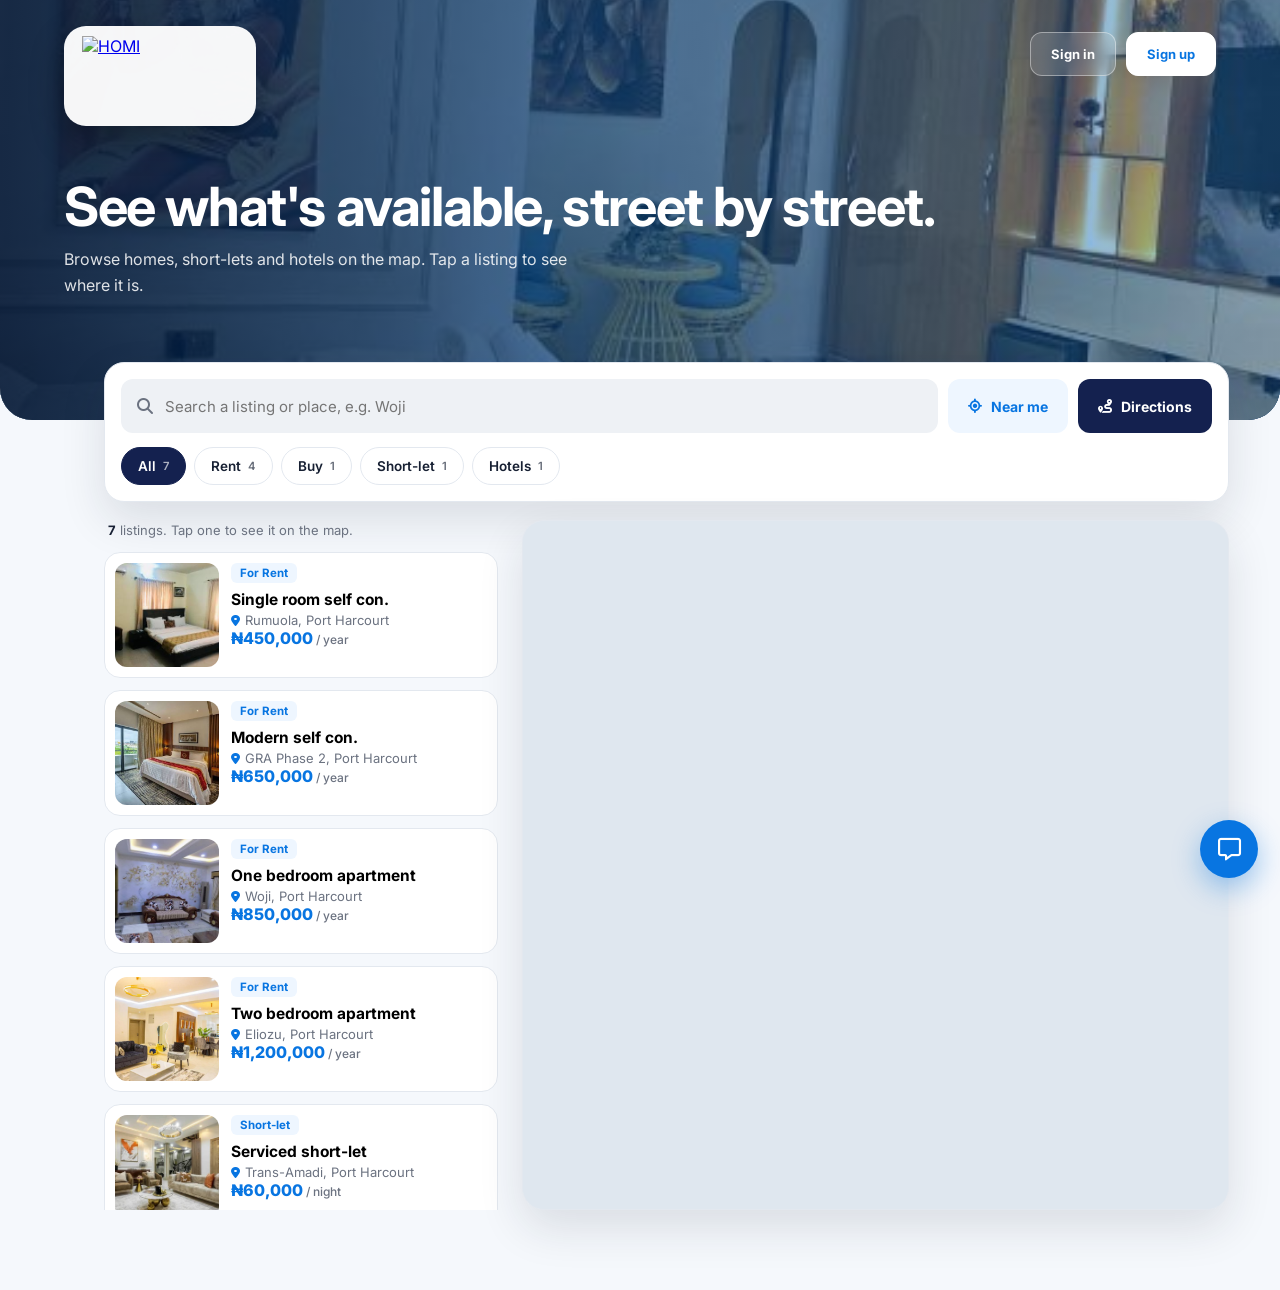
==== Map.html @ 23316f17 "first commit" ====
<!DOCTYPE html>
<html lang="en">
<head>
    <meta charset="UTF-8">
    <meta name="viewport" content="width=device-width, initial-scale=1.0, viewport-fit=cover">
    <title>HOMI | Map Search</title>
    <link rel="preconnect" href="https://fonts.googleapis.com">
    <link rel="preconnect" href="https://fonts.gstatic.com" crossorigin>
    <link href="https://fonts.googleapis.com/css2?family=Inter:wght@400;500;600;700;800&display=swap" rel="stylesheet">
    <link rel="stylesheet" href="https://cdnjs.cloudflare.com/ajax/libs/font-awesome/6.7.2/css/all.min.css">
    <style>
        :root {
            --primary: #0875e1;
            --primary-dark: #0561bd;
            --light: #eef6ff;
            --text: #172033;
            --muted: #6b7280;
            --border: #e3e8ef;
            --bg: #f5f8fc;
            --navy: #14214f;
        }

        * {
            margin: 0;
            padding: 0;
            box-sizing: border-box;
        }

        html {
            scroll-behavior: smooth;
        }

        body {
            font-family: Inter,system-ui,-apple-system,"Segoe UI",Arial,sans-serif;
            background: var(--bg);
            color: var(--text);
            overflow-x: hidden;
        }

        button {
            font: inherit;
            cursor: pointer;
        }

        :focus-visible {
            outline: 3px solid rgba(8,117,225,.45);
            outline-offset: 2px;
        }



        .btn {
            height: 40px;
            padding: 0 17px;
            border-radius: 10px;
            font-size: 13px;
            font-weight: 700;
            border: 1px solid var(--border);
            background: #fff;
            color: var(--text);
            transition: .2s;
        }

        .btn:hover {
            border-color: var(--primary);
            color: var(--primary);
        }

        .btn.solid {
            background: var(--primary);
            border-color: var(--primary);
            color: #fff;
        }

        .btn.solid:hover {
            background: var(--primary-dark);
            color: #fff;
        }

        .hero {
            position: relative;
            isolation: isolate;
            overflow: hidden;
            min-height: 420px;
            color: #fff;
            padding: 26px 5% 120px;
            border-radius: 0 0 32px 32px;
            background: #075fbd;
        }

        .hero-video-container {
            position: absolute;
            inset: 0;
            z-index: -3;
            overflow: hidden;
            background: #062f5f;
        }

        .hero-video {
            position: absolute;
            inset: 0;
            width: 100%;
            height: 100%;
            object-fit: cover;
            opacity: 0;
            transform: scale(1.02);
            transition: opacity 1s ease,transform 10s ease;
            pointer-events: none;
        }

        .hero-video.active {
            opacity: 1;
            transform: scale(1.06);
        }

        .hero-video-overlay {
            position: absolute;
            inset: 0;
            z-index: -2;
            background: linear-gradient(90deg,rgba(2,25,58,.88) 0%,rgba(4,62,122,.68) 45%,rgba(8,117,225,.34) 100%);
        }

        .hero-inner {
            max-width: 1240px;
            margin: 0 auto;
            animation: rise .7s ease both;
        }

        .hero h1 {
            font-size: clamp(32px,5vw,54px);
            line-height: 1.06;
            letter-spacing: -1.4px;
        }

        .hero p {
            margin-top: 12px;
            max-width: 520px;
            line-height: 1.6;
            color: rgba(255,255,255,.86);
        }

        @keyframes rise {
            from {
                opacity: 0;
                transform: translateY(22px);
            }
            to {
                opacity: 1;
                transform: none;
            }
        }

        .hero-inner {
            max-width: 1500px;
        }

        .hero-top {
            display: flex;
            align-items: flex-start;
            justify-content: space-between;
            gap: 16px;
            max-width: 1500px;
            margin: 0 auto 52px;
            position: relative;
        }

        .hero-logo {
            display: block;
            padding: 10px 18px;
            background: rgba(255,255,255,.96);
            border-radius: 22px;
            box-shadow: 0 14px 34px rgba(0,0,0,.3);
            animation: logoFloat 4.5s ease-in-out infinite;
        }

        .hero-logo:hover {
            animation-play-state: paused;
        }

        .hero-logo img {
            display: block;
            width: 156px;
            height: 80px;
            object-fit: contain;
        }

        @keyframes logoFloat {
            0%,
            100% {
                transform: translateY(0);
            }
            50% {
                transform: translateY(-12px);
            }
        }

        .hero-actions {
            display: flex;
            gap: 10px;
            padding-top: 6px;
        }

        .hero-actions .btn {
            height: 44px;
            padding: 0 20px;
            border-radius: 12px;
            backdrop-filter: blur(8px);
        }

        .hero-actions .btn:not(.solid) {
            background: rgba(255,255,255,.14);
            border-color: rgba(255,255,255,.4);
            color: #fff;
        }

        .hero-actions .btn:not(.solid):hover {
            background: #fff;
            color: var(--primary);
        }

        .hero-actions .btn.solid {
            background: #fff;
            border-color: #fff;
            color: var(--primary);
        }

        .hero-actions .btn.solid:hover {
            background: var(--light);
            color: var(--primary-dark);
        }

        @media(max-width:650px) {
            .hero-top {
                margin-bottom: 38px;
            }
            .hero-logo {
                padding: 8px 14px;
                border-radius: 18px;
            }
            .hero-logo img {
                width: 118px;
                height: 60px;
            }
            .hero-actions .btn {
                height: 40px;
                padding: 0 14px;
            }
        }


        .page {
            max-width: 1500px;
            margin: -58px auto 0;
            padding: 0 4% 80px;
            position: relative;
            z-index: 2;
        }

        .toolbar {
            background: #fff;
            border: 1px solid var(--border);
            border-radius: 20px;
            padding: 16px;
            box-shadow: 0 18px 45px rgba(23,32,51,.12);
        }

        .search-row {
            display: flex;
            gap: 10px;
        }

        .search {
            flex: 1;
            height: 54px;
            display: flex;
            align-items: center;
            gap: 12px;
            padding: 0 16px;
            background: #eef1f5;
            border-radius: 12px;
        }

        .search:focus-within {
            box-shadow: 0 0 0 2px rgba(8,117,225,.4);
        }

        .search i {
            color: var(--muted);
        }

        .search input {
            flex: 1;
            min-width: 0;
            height: 100%;
            border: none;
            background: transparent;
            outline: none;
            font: inherit;
            font-size: 15px;
            color: var(--text);
        }

        .tool {
            height: 54px;
            padding: 0 20px;
            border: none;
            border-radius: 12px;
            font-weight: 700;
            font-size: 14px;
            display: flex;
            align-items: center;
            gap: 9px;
            transition: .2s;
        }

        .tool.ghost {
            background: var(--light);
            color: var(--primary);
        }

        .tool.ghost:hover {
            background: #dcecff;
        }

        .tool.dark {
            background: var(--navy);
            color: #fff;
        }

        .tool.dark:hover {
            background: var(--primary);
            transform: translateY(-1px);
        }

        .chips {
            display: flex;
            flex-wrap: wrap;
            gap: 8px;
            margin-top: 14px;
        }

        .chip {
            height: 38px;
            padding: 0 16px;
            border: 1px solid var(--border);
            border-radius: 999px;
            background: #fff;
            color: var(--text);
            font-size: 13.5px;
            font-weight: 600;
            display: flex;
            align-items: center;
            gap: 7px;
            transition: .2s;
        }

        .chip:hover {
            border-color: var(--primary);
            color: var(--primary);
        }

        .chip.active {
            background: var(--navy);
            border-color: var(--navy);
            color: #fff;
        }

        .chip small {
            opacity: .65;
            font-weight: 600;
        }

        .layout {
            display: grid;
            grid-template-columns: 400px 1fr;
            gap: 18px;
            margin-top: 18px;
            height: 690px;
        }

        .list {
            overflow-y: auto;
            padding-right: 6px;
            display: grid;
            gap: 12px;
            align-content: start;
            scrollbar-width: thin;
        }

        .list-head {
            font-size: 13px;
            color: var(--muted);
            padding: 2px 4px;
        }

        .list-head strong {
            color: var(--text);
        }

        .card {
            display: flex;
            gap: 12px;
            padding: 10px;
            background: #fff;
            border: 1px solid var(--border);
            border-radius: 16px;
            text-align: left;
            transition: .2s;
        }

        .card:hover {
            border-color: rgba(8,117,225,.4);
        }

        .card.active {
            border-color: var(--primary);
            box-shadow: 0 0 0 3px rgba(8,117,225,.16);
        }

        .card img {
            width: 104px;
            height: 104px;
            border-radius: 12px;
            object-fit: cover;
            background: #e5e7eb;
            flex-shrink: 0;
        }

        .card-body {
            display: flex;
            flex-direction: column;
            min-width: 0;
            flex: 1;
        }

        .tag {
            align-self: flex-start;
            font-size: 11.5px;
            font-weight: 700;
            color: var(--primary);
            background: var(--light);
            padding: 3px 9px;
            border-radius: 6px;
        }

        .card h3 {
            font-size: 15.5px;
            margin: 7px 0 3px;
        }

        .card .loc {
            font-size: 13px;
            color: var(--muted);
            white-space: nowrap;
            overflow: hidden;
            text-overflow: ellipsis;
        }

        .card .loc i {
            color: var(--primary);
            margin-right: 5px;
            font-size: 12px;
        }

        .card .price {
            margin-top: auto;
            font-weight: 800;
            color: var(--primary);
            font-size: 16px;
        }

        .card .price small {
            font-weight: 500;
            color: var(--muted);
            font-size: 12px;
        }

        .empty {
            padding: 34px 18px;
            text-align: center;
            color: var(--muted);
            background: #fff;
            border: 1px dashed var(--border);
            border-radius: 16px;
            line-height: 1.6;
        }

        .empty strong {
            display: block;
            color: var(--text);
            margin-bottom: 4px;
        }

        .map-wrap {
            position: relative;
            min-height: 420px;
            border-radius: 22px;
            overflow: hidden;
            border: 1px solid var(--border);
            box-shadow: 0 18px 45px rgba(23,32,51,.12);
            background: #dfe7ef;
        }

        #map {
            position: absolute;
            inset: 0;
            width: 100%;
            height: 100%;
            border: 0;
        }

        .map-loading {
            position: absolute;
            inset: 0;
            z-index: 5;
            display: grid;
            place-content: center;
            justify-items: center;
            gap: 12px;
            color: var(--muted);
            background: linear-gradient(135deg,#eef3f8,#dce5ef);
            transition: opacity .4s;
        }

        .map-loading.hidden {
            opacity: 0;
            pointer-events: none;
        }

        .map-loading i {
            font-size: 30px;
            color: var(--primary);
            animation: pulse 1.2s infinite ease-in-out;
        }

        @keyframes pulse {
            50% {
                transform: scale(1.18);
                opacity: .6;
            }
        }

        .floating-message {
            position: fixed;
            right: 22px;
            bottom: calc(22px + env(safe-area-inset-bottom,0px));
            width: 58px;
            height: 58px;
            border-radius: 50%;
            background: var(--primary);
            color: #fff;
            display: grid;
            place-items: center;
            font-size: 23px;
            text-decoration: none;
            z-index: 1200;
            box-shadow: 0 10px 28px rgba(8,117,225,.38);
            transition: .25s;
        }

        .floating-message:hover {
            background: var(--primary-dark);
            transform: translateY(-3px) scale(1.05);
        }

        @media(min-width:901px) {
            .page {
                padding-left: max(4%,104px);
            }
        }

        @media(max-width:1000px) {
            .layout {
                grid-template-columns: 1fr;
                height: auto;
            }
            .map-wrap {
                order: -1;
                height: 460px;
            }
            .list {
                overflow: visible;
                padding: 0;
            }
        }

        @media(max-width:650px) {
            .search-row {
                flex-wrap: wrap;
            }
            .search {
                flex: 1 1 100%;
            }
            .tool {
                flex: 1;
                justify-content: center;
                height: 48px;
            }
            .map-wrap {
                height: 400px;
                border-radius: 18px;
            }
            .card img {
                width: 88px;
                height: 88px;
            }
            .floating-message {
                width: 54px;
                height: 54px;
                right: 16px;
            }
        }

    </style>
    <link rel="stylesheet" href="theme.css">
    <script src="nav.js"></script>
</head>
<body>

<header class="hero">
    <div class="hero-video-container">
        <video class="hero-video active" muted playsinline poster="./assets/image4.jpg"><source src="./assets/video1.mp4" type="video/mp4"></video>
        <video class="hero-video" muted playsinline poster="./assets/image5.jpg"><source src="./assets/video2.mp4" type="video/mp4"></video>
        <video class="hero-video" muted playsinline poster="./assets/image6.jpg"><source src="./assets/video3.mp4" type="video/mp4"></video>
    </div>
    <div class="hero-video-overlay"></div>
    <div class="hero-top">
        <a href="LandingPage.html" class="hero-logo" aria-label="HOMI home"><img src="logo.png" alt="HOMI"></a>
        <div class="hero-actions">
            <button class="btn" onclick="location.href='Login.html'">Sign in</button>
            <button class="btn solid" onclick="location.href='CreateAccount.html'">Sign up</button>
        </div>
    </div>

    <div class="hero-inner">
        <h1>See what's available, street by street.</h1>
        <p>Browse homes, short-lets and hotels on the map. Tap a listing to see where it is.</p>
    </div>
</header>

<main class="page">

    <section class="toolbar">
        <div class="search-row">
            <label class="search">
                <i class="fa-solid fa-magnifying-glass"></i>
                <input type="text" id="mapSearchInput" placeholder="Search a listing or place, e.g. Woji" autocomplete="off">
            </label>
            <button class="tool ghost" id="locateButton"><i class="fa-solid fa-location-crosshairs"></i>Near me</button>
            <button class="tool dark" id="routeButton"><i class="fa-solid fa-route"></i>Directions</button>
        </div>
        <div class="chips" id="chips">
            <button class="chip active" data-type="all">All</button>
            <button class="chip" data-type="rent">Rent</button>
            <button class="chip" data-type="buy">Buy</button>
            <button class="chip" data-type="short-let">Short-let</button>
            <button class="chip" data-type="hotel">Hotels</button>
        </div>
    </section>

    <section class="layout">
        <div class="list" id="list" aria-live="polite"></div>
        <div class="map-wrap">
            <iframe id="map" title="Map" loading="lazy" referrerpolicy="no-referrer-when-downgrade" allowfullscreen></iframe>
            <div class="map-loading" id="mapLoading"><i class="fa-solid fa-location-dot"></i><span>Loading map...</span></div>
        </div>
    </section>

</main>

<a href="Messages.html" class="floating-message" title="Messages" aria-label="Messages"><i class="fa-regular fa-message"></i></a>

<script>
const $ = id => document.getElementById(id);

/* DATA - replace coordinates with each property's real location */
const listings = [
  {id:1, title:"Single room self con.",  area:"Rumuola, Port Harcourt",    price:450000,  per:"year",  type:"rent",      img:"./assets/image9.jpg", pos:[4.8230,7.0090]},
  {id:2, title:"Modern self con.",       area:"GRA Phase 2, Port Harcourt", price:650000,  per:"year",  type:"rent",      img:"./assets/image8.jpg", pos:[4.8080,7.0210]},
  {id:3, title:"One bedroom apartment",  area:"Woji, Port Harcourt",        price:850000,  per:"year",  type:"rent",      img:"./assets/image7.jpg", pos:[4.8050,7.0700]},
  {id:4, title:"Two bedroom apartment",  area:"Eliozu, Port Harcourt",      price:1200000, per:"year",  type:"rent",      img:"./assets/image6.jpg", pos:[4.8700,7.0620]},
  {id:5, title:"Serviced short-let",     area:"Trans-Amadi, Port Harcourt", price:60000,   per:"night", type:"short-let", img:"./assets/image5.jpg", pos:[4.8180,7.0480]},
  {id:6, title:"Four bedroom duplex",    area:"Rumuokoro, Port Harcourt",   price:85000000,per:"",      type:"buy",       img:"./assets/image4.jpg", pos:[4.8760,7.0170]},
  {id:7, title:"City centre hotel room", area:"Old GRA, Port Harcourt",     price:45000,   per:"night", type:"hotel",     img:"./assets/image3.jpg", pos:[4.7940,7.0150]}
];
const labels = {rent:"For Rent", buy:"For Sale", "short-let":"Short-let", hotel:"Hotel"};
const fmt = n => "₦" + n.toLocaleString("en-NG");
const short = n => n >= 1e6 ? "₦" + parseFloat((n/1e6).toFixed(2)) + "M" : "₦" + Math.round(n/1e3) + "k";

/* =========================================
           MAP (Google Maps embed - no API key needed)
        ========================================= */
        const mapFrame = $("map");
        const loadingBox = $("mapLoading");
        let activeType = "all";
        let query = "";
        let selected = null;

        function showOnMap(place, zoom = 13) {
            loadingBox.classList.remove("hidden");
            mapFrame.src = "https://maps.google.com/maps?q=" + encodeURIComponent(place) + "&z=" + zoom + "&output=embed";
        }

        mapFrame.addEventListener("load", () => loadingBox.classList.add("hidden"));

        function render() {
            const q = query.toLowerCase();

            const shown = listings.filter(l =>
                (activeType === "all" || l.type === activeType) &&
                (!q || (l.title + " " + l.area).toLowerCase().includes(q))
            );

            $("list").innerHTML = shown.length
                ? `<div class="list-head"><strong>${shown.length}</strong> ${shown.length === 1 ? "listing" : "listings"}. Tap one to see it on the map.</div>` +
                  shown.map(l => `
                    <button class="card${l.id === selected ? " active" : ""}" data-id="${l.id}">
                        <img src="${l.img}" alt="${l.title}" loading="lazy">
                        <div class="card-body">
                            <span class="tag">${labels[l.type]}</span>
                            <h3>${l.title}</h3>
                            <p class="loc"><i class="fa-solid fa-location-dot"></i>${l.area}</p>
                            <p class="price">${fmt(l.price)} <small>${l.per ? "/ " + l.per : ""}</small></p>
                        </div>
                    </button>`).join("")
                : `<div class="empty"><strong>No listings found</strong>Try another area or clear the filter. Press Enter to search the map for "${query}".</div>`;

            document.querySelectorAll(".chip").forEach(c => {
                const t = c.dataset.type;
                const n = listings.filter(l => t === "all" || l.type === t).length;
                if (!c.querySelector("small")) c.insertAdjacentHTML("beforeend", ` <small>${n}</small>`);
            });
        }

        function select(id) {
            selected = id;
            const l = listings.find(x => x.id === id);
            document.querySelectorAll(".card").forEach(c => c.classList.toggle("active", +c.dataset.id === id));
            showOnMap(l.pos[0] + "," + l.pos[1] + " (" + l.title + ")", 16);
        }

        $("list").addEventListener("click", e => {
            const c = e.target.closest(".card");
            if (c) select(+c.dataset.id);
        });

        /* FILTER CHIPS */
        $("chips").addEventListener("click", e => {
            const c = e.target.closest(".chip");
            if (!c) return;
            document.querySelectorAll(".chip").forEach(x => x.classList.toggle("active", x === c));
            activeType = c.dataset.type;
            selected = null;
            render();
        });

        /* SEARCH: typing filters listings, Enter searches the map */
        $("mapSearchInput").addEventListener("input", e => {
            query = e.target.value.trim();
            selected = null;
            render();
        });

        $("mapSearchInput").addEventListener("keydown", e => {
            if (e.key === "Enter" && query) showOnMap(query + ", Nigeria", 14);
        });

        /* NEAR ME */
        $("locateButton").onclick = () => {
            if (!navigator.geolocation) return;
            navigator.geolocation.getCurrentPosition(
                pos => showOnMap(pos.coords.latitude + "," + pos.coords.longitude, 15),
                () => alert("Couldn't get your location. Allow location access in your browser and try again.")
            );
        };

        /* DIRECTIONS (opens Google Maps) */
        $("routeButton").onclick = () => {
            const l = listings.find(x => x.id === selected);
            const dest = l ? l.pos.join(",") : query ? query + ", Nigeria" : "";

            if (!dest) {
                alert("Pick a listing or search for a place first.");
                $("mapSearchInput").focus();
                return;
            }

            window.open("https://www.google.com/maps/dir/?api=1&destination=" + encodeURIComponent(dest), "_blank");
        };

        /* =========================================
           HERO VIDEO ROTATION (same as home page)
        ========================================= */
        const heroVideos = Array.from(document.querySelectorAll(".hero-video"));
        let currentHeroVideo = 0;

        function showHeroVideo(index) {
            heroVideos.forEach((video, i) => {
                video.classList.toggle("active", i === index);
                if (i !== index) {
                    video.pause();
                    video.currentTime = 0;
                }
            });
            heroVideos[index].currentTime = 0;
            heroVideos[index].play().catch(() => {});
        }

        if (heroVideos.length) {
            showHeroVideo(0);
            setInterval(() => {
                currentHeroVideo = (currentHeroVideo + 1) % heroVideos.length;
                showHeroVideo(currentHeroVideo);
            }, 10000);
        }

        /* START */
        render();
        showOnMap("Port Harcourt, Nigeria", 12);
    </script>
</body>
</html>
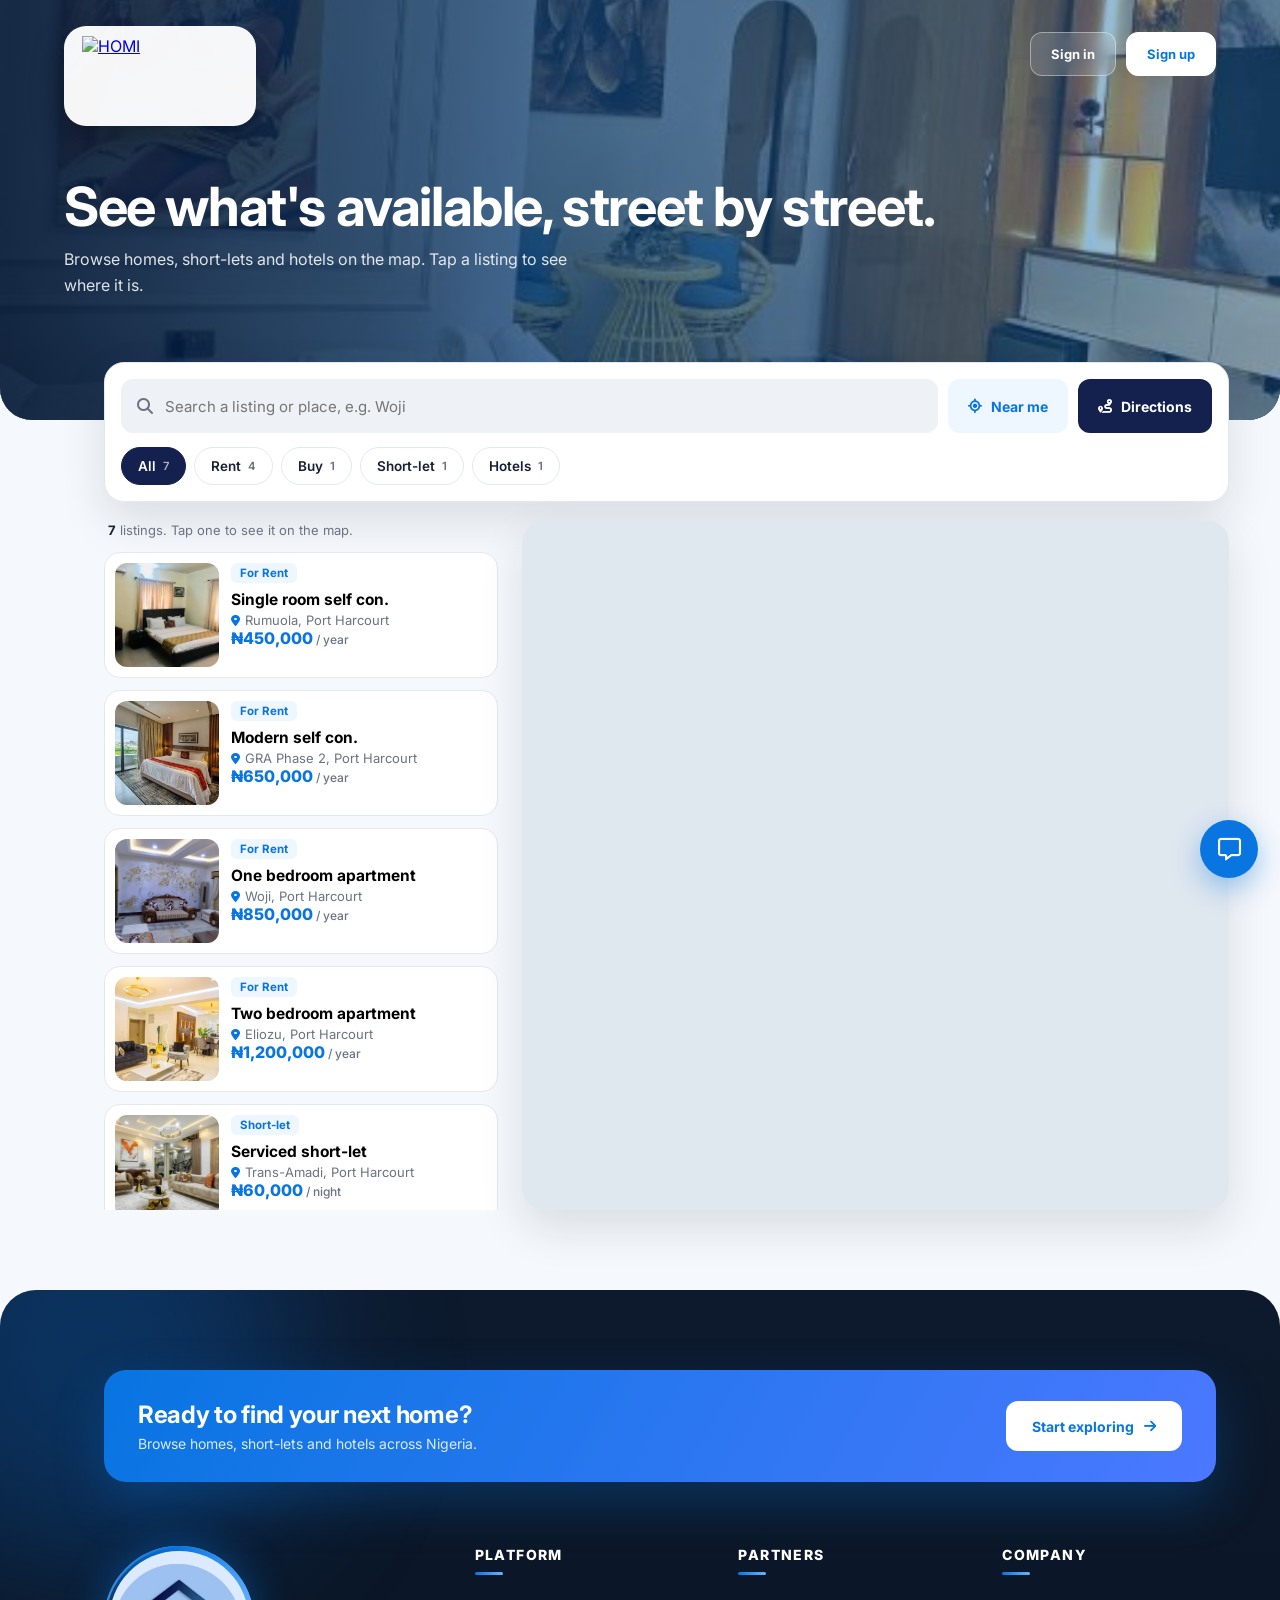
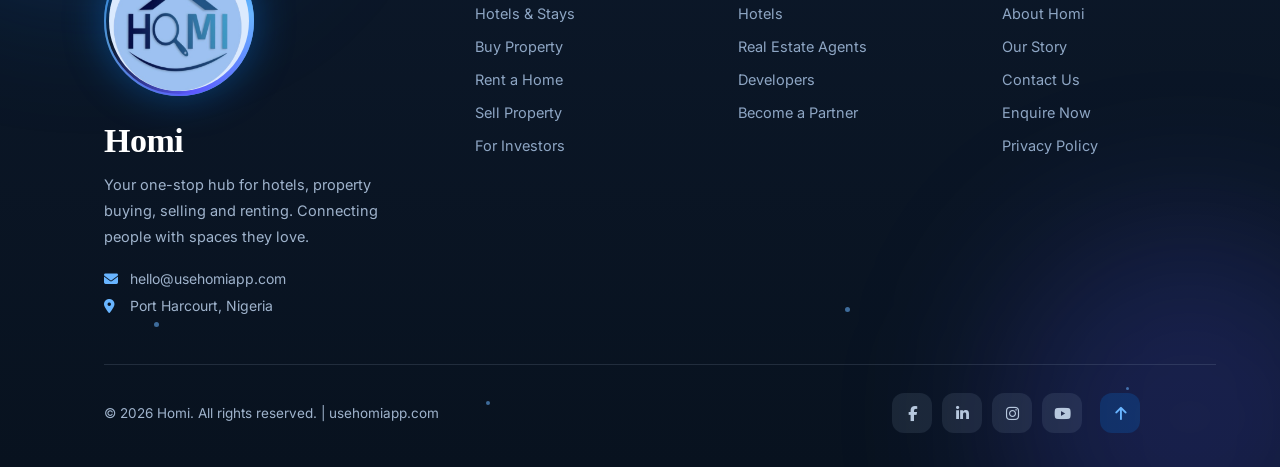
==== commit 1e2b02a8: "made changes" ====
--- a/Map.html
+++ b/Map.html
@@ -150,16 +150,12 @@
             }
         }
 
-        .hero-inner {
-            max-width: 1500px;
-        }
-
         .hero-top {
             display: flex;
             align-items: flex-start;
             justify-content: space-between;
             gap: 16px;
-            max-width: 1500px;
+            max-width: 1240px;
             margin: 0 auto 52px;
             position: relative;
         }
@@ -230,6 +226,11 @@
         }
 
         @media(max-width:650px) {
+            .hero {
+                padding: 22px 5% 110px;
+                border-radius: 0 0 24px 24px;
+            }
+
             .hero-top {
                 margin-bottom: 38px;
             }
@@ -611,6 +612,356 @@
             }
         }
 
+    
+    /* =========================================
+   FOOTER
+========================================= */
+.site-footer {
+    position: relative;
+    isolation: isolate;
+    overflow: hidden;
+    padding: 80px 5% 34px;
+    background: linear-gradient(180deg, #0d1a2d 0%, #08121f 100%);
+    color: #9fb3cc;
+    border-radius: 36px 36px 0 0;
+}
+
+.footer-container {
+    position: relative;
+    max-width: 1200px;
+    margin: 0 auto;
+}
+
+/* drifting glows */
+.footer-glow {
+    position: absolute;
+    border-radius: 50%;
+    filter: blur(80px);
+    pointer-events: none;
+    z-index: -1;
+    animation: footerGlow 14s ease-in-out infinite alternate;
+}
+
+.glow-one {
+    width: 420px; height: 420px;
+    top: -140px; left: -120px;
+    background: rgba(8,117,225,.28);
+}
+
+.glow-two {
+    width: 380px; height: 380px;
+    bottom: -140px; right: -100px;
+    background: rgba(92,90,255,.20);
+    animation-delay: -6s;
+}
+
+@keyframes footerGlow {
+    from { transform: translate3d(0,0,0) scale(1); }
+    to   { transform: translate3d(50px,-40px,0) scale(1.15); }
+}
+
+/* floating particles */
+.footer-dot {
+    position: absolute;
+    width: 5px; height: 5px;
+    border-radius: 50%;
+    background: rgba(105,181,255,.55);
+    pointer-events: none;
+    z-index: -1;
+    animation: dotRise 9s ease-in-out infinite;
+}
+.fd-1 { left: 12%; bottom: 18%; }
+.fd-2 { left: 38%; bottom: 8%;  animation-delay: -3s; width: 4px; height: 4px; }
+.fd-3 { left: 66%; bottom: 20%; animation-delay: -5s; }
+.fd-4 { left: 88%; bottom: 10%; animation-delay: -7s; width: 3px; height: 3px; }
+
+@keyframes dotRise {
+    0%, 100% { transform: translateY(0);     opacity: .2; }
+    50%      { transform: translateY(-70px); opacity: .9; }
+}
+
+/* CTA strip */
+.footer-cta {
+    display: flex;
+    align-items: center;
+    justify-content: space-between;
+    gap: 24px;
+    padding: 30px 34px;
+    margin-bottom: 64px;
+    border-radius: 22px;
+    background: linear-gradient(120deg, #0875e1 0%, #4b78ff 100%);
+    box-shadow: 0 20px 50px rgba(8,117,225,.28);
+    position: relative;
+    overflow: hidden;
+}
+
+.footer-cta::after {
+    content: "";
+    position: absolute;
+    top: 0; left: -60%;
+    width: 40%; height: 100%;
+    background: linear-gradient(100deg, transparent, rgba(255,255,255,.22), transparent);
+    transform: skewX(-20deg);
+    animation: ctaShine 5s ease-in-out infinite;
+}
+
+@keyframes ctaShine {
+    0%   { left: -60%; }
+    60%, 100% { left: 130%; }
+}
+
+.footer-cta h3 { color: #fff; font-size: 24px; margin-bottom: 6px; letter-spacing: -.3px; }
+.footer-cta p  { color: rgba(255,255,255,.85); font-size: 14px; }
+
+.footer-cta-btn {
+    flex-shrink: 0;
+    display: inline-flex;
+    align-items: center;
+    gap: 10px;
+    height: 50px;
+    padding: 0 26px;
+    border-radius: 12px;
+    background: #fff;
+    color: var(--primary);
+    font-weight: 700;
+    font-size: 14px;
+    text-decoration: none;
+    position: relative;
+    z-index: 1;
+    transition: .25s ease;
+}
+
+.footer-cta-btn:hover { gap: 15px; transform: translateY(-2px); box-shadow: 0 10px 24px rgba(0,0,0,.2); }
+
+/* main grid */
+.footer-top {
+    display: grid;
+    grid-template-columns: 1.5fr 1fr 1fr 1fr;
+    gap: 50px;
+    padding-bottom: 50px;
+}
+
+/* BIG ANIMATED LOGO */
+.footer-logo-wrap {
+    position: relative;
+    display: inline-block;
+    width: 150px;
+    height: 150px;
+    margin-bottom: 22px;
+    animation: logoFloat 5s ease-in-out infinite;
+}
+
+.logo-ring {
+    position: absolute;
+    inset: 0;
+    border-radius: 50%;
+    padding: 5px;
+    background: conic-gradient(from 0deg, #0875e1, #69b5ff, #5c5aff, transparent 70%, #0875e1);
+    animation: logoSpin 6s linear infinite;
+    box-shadow: 0 0 40px rgba(8,117,225,.45);
+}
+
+/* keep the logo upright while the ring spins */
+.footer-logo {
+    width: 100%;
+    height: 100%;
+    border-radius: 50%;
+    object-fit: cover;
+    display: block;
+    background: #dbeafe;
+    animation: logoSpin 6s linear infinite reverse;
+}
+
+.logo-pulse {
+    position: absolute;
+    inset: 0;
+    border-radius: 50%;
+    border: 2px solid rgba(105,181,255,.55);
+    animation: logoPulse 3s ease-out infinite;
+}
+.logo-pulse.delay { animation-delay: 1.5s; }
+
+.footer-logo-wrap:hover .logo-ring {
+    box-shadow: 0 0 60px rgba(105,181,255,.75);
+}
+
+@keyframes logoSpin  { to { transform: rotate(360deg); } }
+
+@keyframes logoFloat {
+    0%, 100% { transform: translateY(0); }
+    50%      { transform: translateY(-10px); }
+}
+
+@keyframes logoPulse {
+    0%   { transform: scale(1);   opacity: .8; }
+    100% { transform: scale(1.7); opacity: 0; }
+}
+
+.footer-brand-name {
+    font-family: "Playfair Display", Georgia, serif;
+    font-size: 34px;
+    color: #fff;
+    margin-bottom: 12px;
+    letter-spacing: -.5px;
+}
+
+.footer-about {
+    max-width: 330px;
+    font-size: 14.5px;
+    line-height: 1.8;
+    margin-bottom: 20px;
+}
+
+.footer-contact { list-style: none; display: grid; gap: 10px; }
+
+.footer-contact li {
+    display: flex;
+    align-items: center;
+    gap: 10px;
+    font-size: 14px;
+}
+
+.footer-contact i { color: #69b5ff; width: 16px; }
+
+/* columns */
+.footer-col h4 {
+    color: #fff;
+    font-size: 14px;
+    font-weight: 800;
+    letter-spacing: .1em;
+    text-transform: uppercase;
+    margin-bottom: 24px;
+    padding-bottom: 12px;
+    position: relative;
+}
+
+.footer-col h4::after {
+    content: "";
+    position: absolute;
+    left: 0; bottom: 0;
+    width: 28px; height: 3px;
+    border-radius: 10px;
+    background: linear-gradient(90deg, var(--primary), #69b5ff);
+    transition: width .35s ease;
+}
+
+.footer-col:hover h4::after { width: 52px; }
+
+.footer-col ul { list-style: none; display: grid; gap: 4px; }
+
+.footer-col a {
+    position: relative;
+    display: inline-block;
+    padding: 6px 0;
+    color: #8ea6c4;
+    font-size: 14.5px;
+    text-decoration: none;
+    transition: color .25s ease, transform .25s ease;
+}
+
+/* underline that slides in */
+.footer-col a::after {
+    content: "";
+    position: absolute;
+    left: 0; bottom: 2px;
+    width: 0; height: 1.5px;
+    background: #69b5ff;
+    transition: width .3s ease;
+}
+
+.footer-col a:hover { color: #fff; transform: translateX(6px); }
+.footer-col a:hover::after { width: 100%; }
+
+/* bottom bar */
+.footer-bottom {
+    display: flex;
+    align-items: center;
+    justify-content: space-between;
+    gap: 20px;
+    padding-top: 28px;
+    border-top: 1px solid rgba(159,179,204,.16);
+}
+
+.footer-bottom p { font-size: 13.5px; }
+
+.footer-socials { display: flex; align-items: center; gap: 10px; }
+
+.footer-socials a,
+.back-to-top {
+    width: 40px; height: 40px;
+    border: none;
+    border-radius: 12px;
+    background: rgba(159,179,204,.12);
+    color: #b7c8de;
+    display: grid;
+    place-items: center;
+    font-size: 15px;
+    text-decoration: none;
+    transition: .3s ease;
+}
+
+.footer-socials a:hover {
+    background: var(--primary);
+    color: #fff;
+    transform: translateY(-5px) rotate(-6deg);
+    box-shadow: 0 10px 22px rgba(8,117,225,.4);
+}
+
+.back-to-top { margin-left: 8px; background: rgba(8,117,225,.22); color: #69b5ff; }
+
+.back-to-top:hover {
+    background: #fff;
+    color: var(--primary);
+    transform: translateY(-5px);
+}
+
+.back-to-top i { animation: arrowBob 1.8s ease-in-out infinite; }
+
+@keyframes arrowBob {
+    0%, 100% { transform: translateY(0); }
+    50%      { transform: translateY(-3px); }
+}
+
+/* responsive */
+@media (max-width: 950px) {
+    .footer-top { grid-template-columns: 1fr 1fr; gap: 42px 30px; }
+    .footer-brand { grid-column: 1 / -1; }
+}
+
+@media (max-width: 650px) {
+    .site-footer { padding: 60px 5% 28px; border-radius: 26px 26px 0 0; }
+    .footer-cta { flex-direction: column; align-items: flex-start; padding: 26px 22px; margin-bottom: 46px; }
+    .footer-cta-btn { width: 100%; justify-content: center; }
+    .footer-logo-wrap { width: 120px; height: 120px; }
+    .footer-top { grid-template-columns: 1fr 1fr; }
+    .footer-bottom { flex-direction: column; align-items: flex-start; }
+}
+
+@media (max-width: 420px) {
+    .footer-top { grid-template-columns: 1fr; }
+}
+
+@media (prefers-reduced-motion: reduce) {
+    .footer-logo-wrap, .logo-ring, .footer-logo, .logo-pulse,
+    .footer-glow, .footer-dot, .footer-cta::after, .back-to-top i {
+        animation: none;
+    }
+}
+
+
+    /* keep footer content clear of the left navigation on desktop */
+    @media (min-width: 901px) {
+        .site-footer {
+            padding-left: max(5%, 104px);
+        }
+    }
+
+    /* the floating message button sits bottom-right; keep it off the footer buttons */
+    @media (max-width: 1300px) {
+        .footer-bottom {
+            padding-right: 76px;
+        }
+    }
     </style>
     <link rel="stylesheet" href="theme.css">
     <script src="nav.js"></script>
@@ -625,9 +976,9 @@
     </div>
     <div class="hero-video-overlay"></div>
     <div class="hero-top">
-        <a href="LandingPage.html" class="hero-logo" aria-label="HOMI home"><img src="logo.png" alt="HOMI"></a>
+        <a href="index.html" class="hero-logo" aria-label="HOMI home"><img src="logo.png" alt="HOMI"></a>
         <div class="hero-actions">
-            <button class="btn" onclick="location.href='Login.html'">Sign in</button>
+            <button class="btn" onclick="location.href='sign-in.html'">Sign in</button>
             <button class="btn solid" onclick="location.href='CreateAccount.html'">Sign up</button>
         </div>
     </div>
@@ -668,6 +1019,121 @@
 
 </main>
 
+<footer class="site-footer">
+
+    <div class="footer-glow glow-one"></div>
+    <div class="footer-glow glow-two"></div>
+
+    <span class="footer-dot fd-1"></span>
+    <span class="footer-dot fd-2"></span>
+    <span class="footer-dot fd-3"></span>
+    <span class="footer-dot fd-4"></span>
+
+    <div class="footer-container">
+
+        <!-- CTA STRIP -->
+        <div class="footer-cta">
+            <div>
+                <h3>Ready to find your next home?</h3>
+                <p>Browse homes, short-lets and hotels across Nigeria.</p>
+            </div>
+            <a href="Map.html" class="footer-cta-btn">
+                Start exploring
+                <i class="fa-solid fa-arrow-right"></i>
+            </a>
+        </div>
+
+        <!-- MAIN GRID -->
+        <div class="footer-top">
+
+            <div class="footer-brand">
+
+                <a href="index.html" class="footer-logo-wrap" aria-label="HOMI home">
+                    <span class="logo-pulse"></span>
+                    <span class="logo-pulse delay"></span>
+                    <span class="logo-ring">
+                        <img src="./assets/Logo2.0.png" alt="HOMI" class="footer-logo">
+                    </span>
+                </a>
+
+                <h3 class="footer-brand-name">Homi</h3>
+
+                <p class="footer-about">
+                    Your one-stop hub for hotels, property buying, selling and renting.
+                    Connecting people with spaces they love.
+                </p>
+
+                <ul class="footer-contact">
+                    <li><i class="fa-solid fa-envelope"></i> hello@usehomiapp.com</li>
+                    <li><i class="fa-solid fa-location-dot"></i> Port Harcourt, Nigeria</li>
+                </ul>
+
+            </div>
+
+            <div class="footer-col">
+                <h4>Platform</h4>
+                <ul>
+                    <li><a href="#">Hotels &amp; Stays</a></li>
+                    <li><a href="#">Buy Property</a></li>
+                    <li><a href="#">Rent a Home</a></li>
+                    <li><a href="#">Sell Property</a></li>
+                    <li><a href="#">For Investors</a></li>
+                </ul>
+            </div>
+
+            <div class="footer-col">
+                <h4>Partners</h4>
+                <ul>
+                    <li><a href="#">Hotels</a></li>
+                    <li><a href="#">Real Estate Agents</a></li>
+                    <li><a href="#">Developers</a></li>
+                    <li><a href="#">Become a Partner</a></li>
+                </ul>
+            </div>
+
+            <div class="footer-col">
+                <h4>Company</h4>
+                <ul>
+                    <li><a href="#">About Homi</a></li>
+                    <li><a href="#">Our Story</a></li>
+                    <li><a href="#">Contact Us</a></li>
+                    <li><a href="#">Enquire Now</a></li>
+                    <li><a href="#">Privacy Policy</a></li>
+                </ul>
+            </div>
+
+        </div>
+
+        <!-- BOTTOM BAR -->
+        <div class="footer-bottom">
+
+            <p>© 2026 Homi. All rights reserved. | usehomiapp.com</p>
+
+            <div class="footer-socials">
+                <a href="#" title="Facebook" aria-label="Facebook"><i class="fa-brands fa-facebook-f"></i></a>
+                <a href="#" title="LinkedIn" aria-label="LinkedIn"><i class="fa-brands fa-linkedin-in"></i></a>
+                <a href="#" title="Instagram" aria-label="Instagram"><i class="fa-brands fa-instagram"></i></a>
+                <a href="#" title="YouTube" aria-label="YouTube"><i class="fa-brands fa-youtube"></i></a>
+                <button type="button" id="backToTop" class="back-to-top" title="Back to top" aria-label="Back to top">
+                    <i class="fa-solid fa-arrow-up"></i>
+                </button>
+            </div>
+
+        </div>
+
+    </div>
+
+</footer>
+
+<script>
+    (function () {
+        const btn = document.getElementById("backToTop");
+        if (!btn) return;
+        btn.addEventListener("click", () => window.scrollTo({ top: 0, behavior: "smooth" }));
+    })();
+</script>
+
+
 <a href="Messages.html" class="floating-message" title="Messages" aria-label="Messages"><i class="fa-regular fa-message"></i></a>
 
 <script>
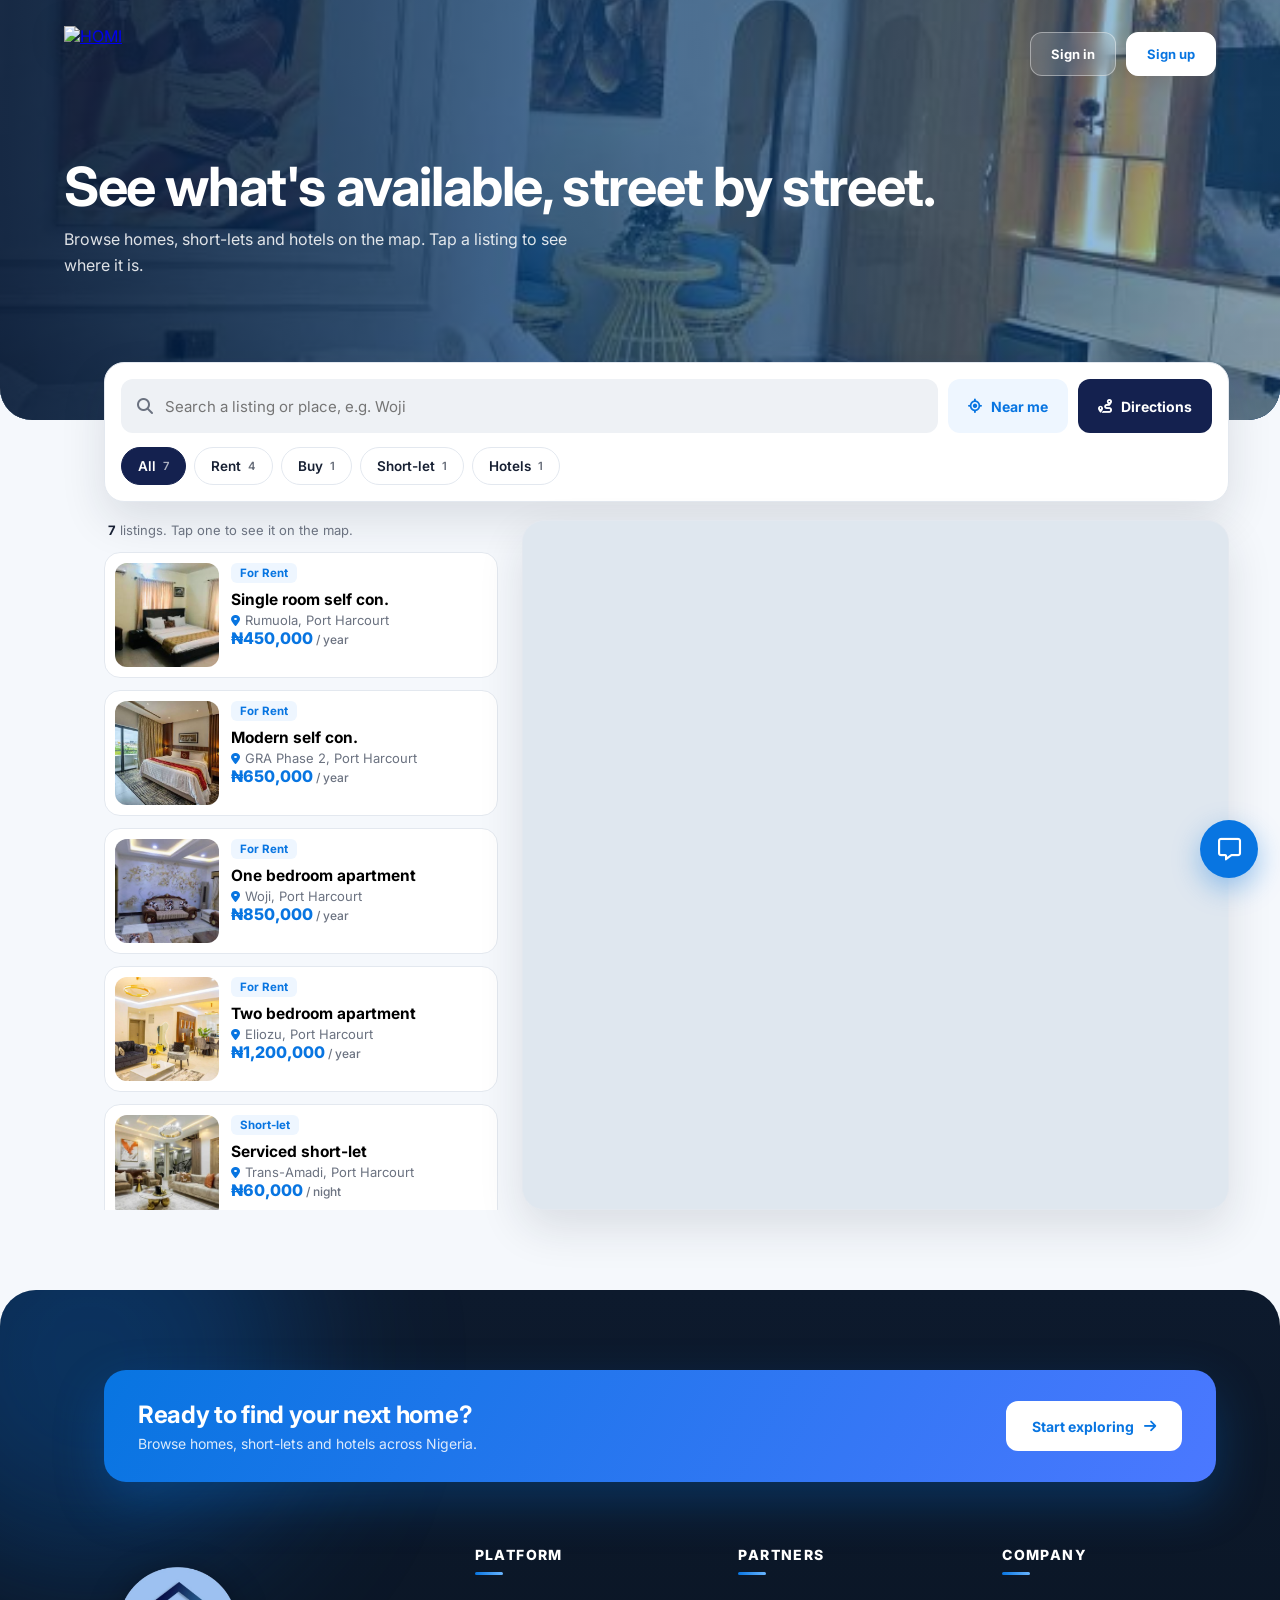
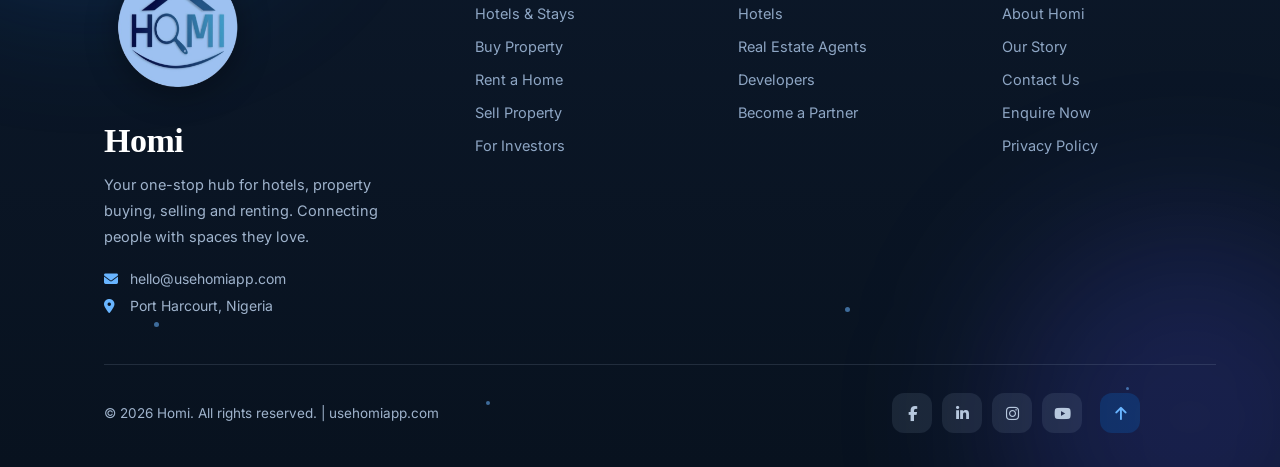
==== commit 6be8ce59: "made changes" ====
--- a/Map.html
+++ b/Map.html
@@ -162,11 +162,8 @@
 
         .hero-logo {
             display: block;
-            padding: 10px 18px;
-            background: rgba(255,255,255,.96);
-            border-radius: 22px;
-            box-shadow: 0 14px 34px rgba(0,0,0,.3);
             animation: logoFloat 4.5s ease-in-out infinite;
+            filter: drop-shadow(0 6px 16px rgba(0, 0, 0, .35));
         }
 
         .hero-logo:hover {
@@ -233,10 +230,6 @@
 
             .hero-top {
                 margin-bottom: 38px;
-            }
-            .hero-logo {
-                padding: 8px 14px;
-                border-radius: 18px;
             }
             .hero-logo img {
                 width: 118px;
@@ -756,23 +749,21 @@
     inset: 0;
     border-radius: 50%;
     padding: 5px;
-    background: conic-gradient(from 0deg, #0875e1, #69b5ff, #5c5aff, transparent 70%, #0875e1);
-    animation: logoSpin 6s linear infinite;
-    box-shadow: 0 0 40px rgba(8,117,225,.45);
+    background: none;
 }
 
 /* keep the logo upright while the ring spins */
 .footer-logo {
     width: 100%;
     height: 100%;
-    border-radius: 50%;
-    object-fit: cover;
+    object-fit: contain;
     display: block;
-    background: #dbeafe;
-    animation: logoSpin 6s linear infinite reverse;
+    background: none;
+    filter: drop-shadow(0 6px 16px rgba(0,0,0,.35));
 }
 
 .logo-pulse {
+    display: none;
     position: absolute;
     inset: 0;
     border-radius: 50%;
@@ -781,9 +772,6 @@
 }
 .logo-pulse.delay { animation-delay: 1.5s; }
 
-.footer-logo-wrap:hover .logo-ring {
-    box-shadow: 0 0 60px rgba(105,181,255,.75);
-}
 
 @keyframes logoSpin  { to { transform: rotate(360deg); } }
 
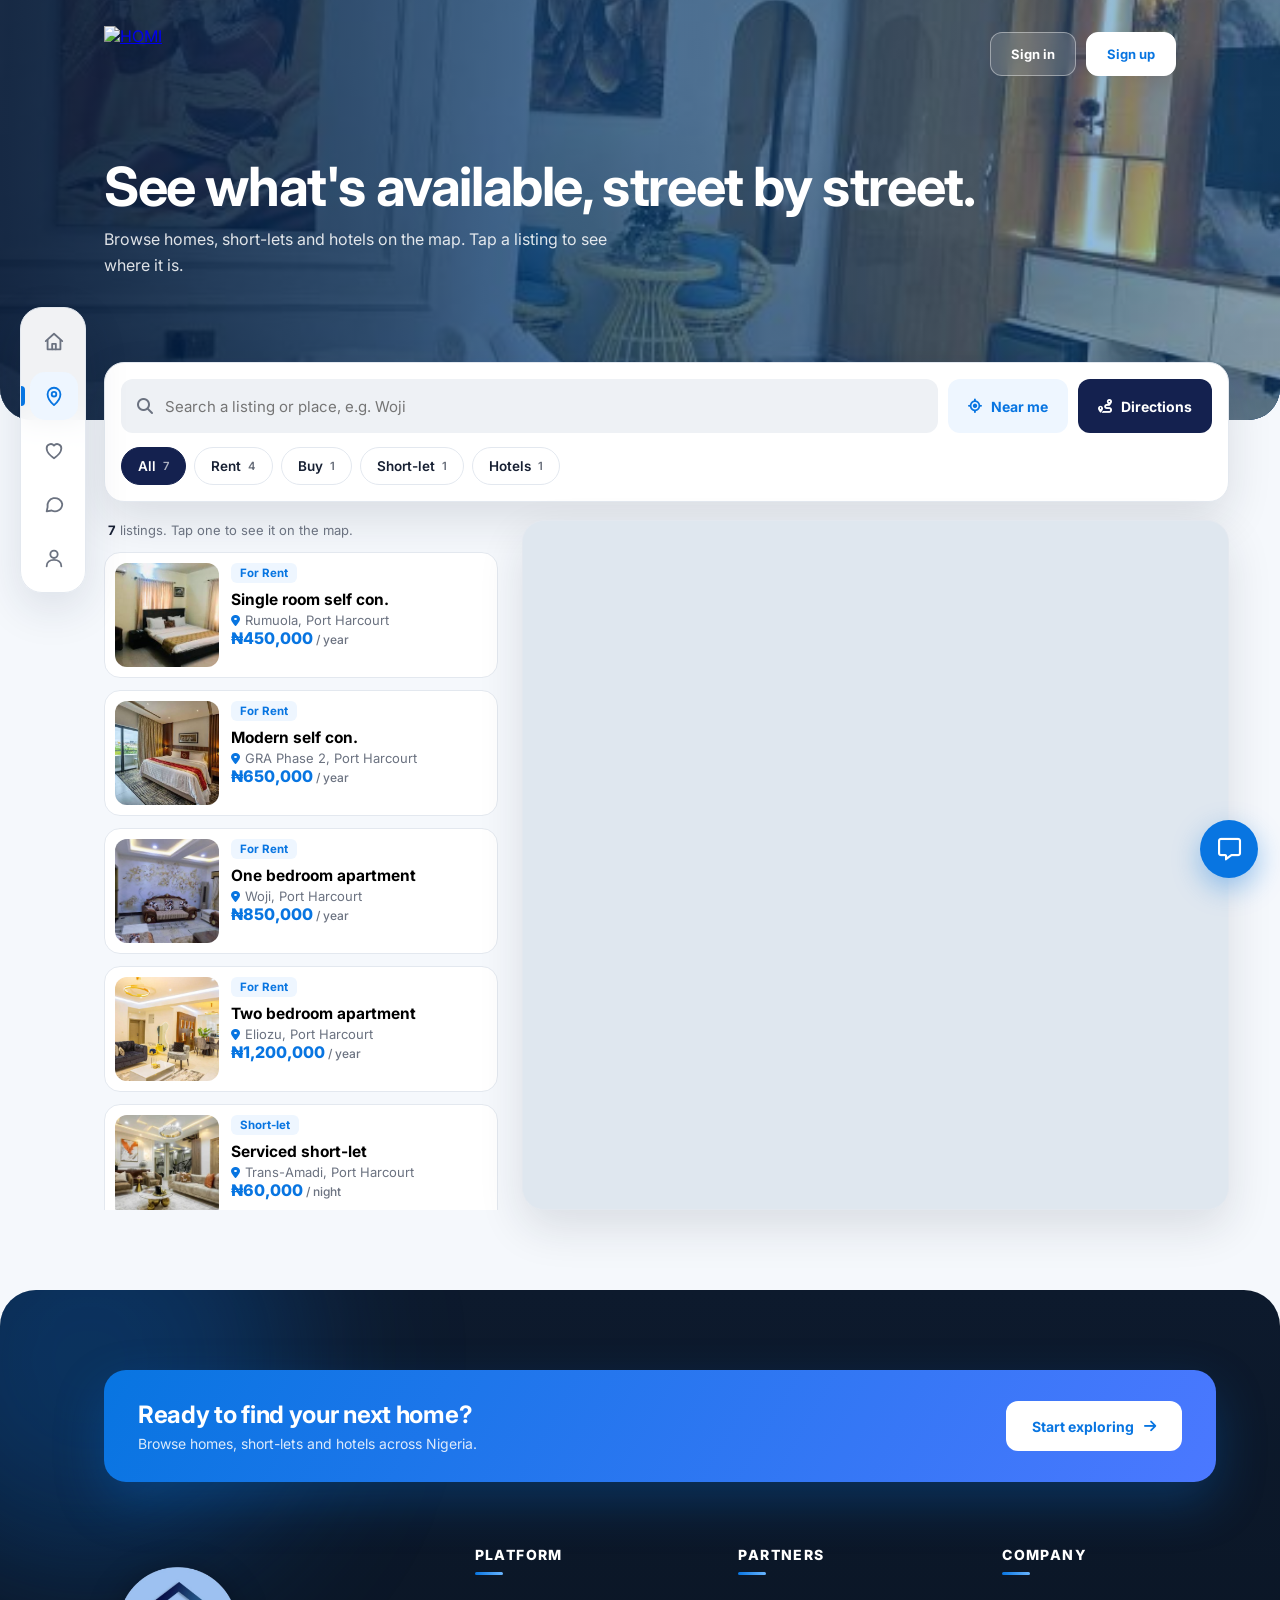
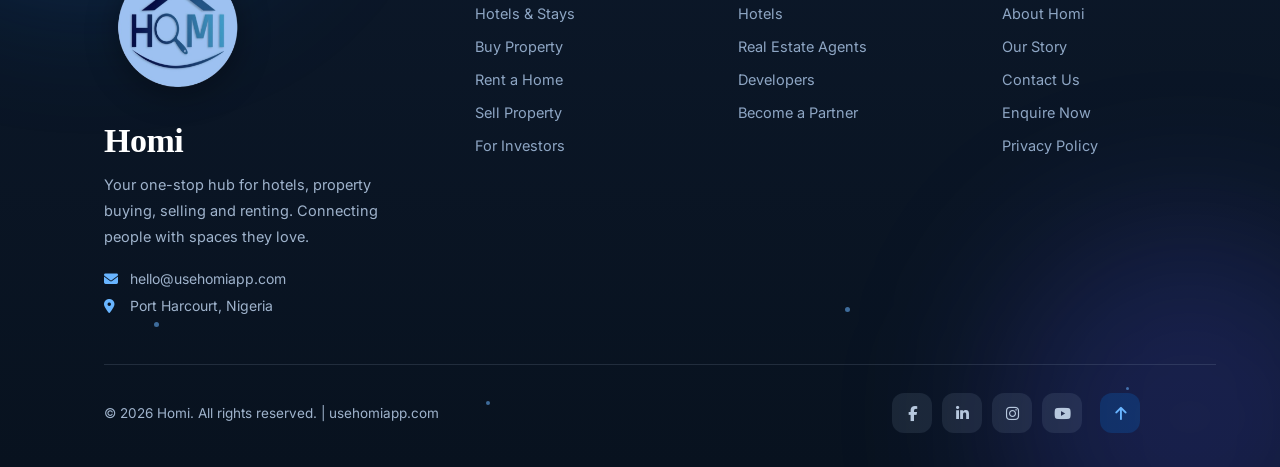
==== commit ba549bd5: "updated" ====
--- a/Map.html
+++ b/Map.html
@@ -952,7 +952,292 @@
     }
     </style>
     <link rel="stylesheet" href="theme.css">
-    <script src="nav.js"></script>
+    <script>
+/*
+   HOMI shared navigation + theme.
+   On every page, inside <head>, after your page <style>:
+       <link rel="stylesheet" href="theme.css">
+       <script src="nav.js"><\/script>
+   Needs Font Awesome (already on your pages).
+*/
+
+/* ---------- theme: runs immediately so the page never flashes light ---------- */
+(function () {
+    var root = document.documentElement;
+    var script = document.currentScript;
+    var base = script && script.src ? script.src.replace(/nav\.js(\?.*)?$/, "") : "";
+
+    var file = (location.pathname.split("/").pop() || "").toLowerCase().replace(".html", "");
+    if (file === "" || file === "index") file = "landingpage";
+    root.setAttribute("data-page", file);
+
+    /* storage: localStorage first, window.name as a backup.
+       (Some browsers give every local file its own private storage,
+        so window.name keeps the choice when you move between pages.) */
+    function fromName() {
+        var m = /homi-theme:(dark|light)/.exec(window.name || "");
+        return m ? m[1] : null;
+    }
+
+    function toName(mode) {
+        var n = (window.name || "").replace(/homi-theme:(dark|light);?/, "");
+        window.name = n + "homi-theme:" + mode + ";";
+    }
+
+    function read() {
+        var v = null;
+        try { v = localStorage.getItem("homi-theme"); } catch (e) {}
+        if (v !== "dark" && v !== "light") v = fromName();
+        return v === "dark" ? "dark" : "light";
+    }
+
+    function apply(mode) {
+        if (mode === "dark") root.setAttribute("data-theme", "dark");
+        else root.removeAttribute("data-theme");
+    }
+
+    var mode = read();
+    apply(mode);
+    toName(mode);
+
+    /* hide the page until theme.css is in, so dark mode never flashes white */
+    var guard = document.createElement("style");
+    guard.id = "homi-theme-guard";
+    guard.textContent =
+        'html[data-theme="dark"]{background:#0b1220}' +
+        'html[data-theme="dark"]:not([data-theme-ready]) body{visibility:hidden}';
+    document.head.appendChild(guard);
+
+    function ready() {
+        root.setAttribute("data-theme-ready", "");
+    }
+
+    /* load theme.css LAST in <head> so it always sits after the page's own styles,
+       whether or not the page links it itself */
+    function attachCss() {
+        var link = document.querySelector('link[href*="theme.css"]');
+        if (!link) {
+            link = document.createElement("link");
+            link.rel = "stylesheet";
+            link.href = base + "theme.css";
+        }
+        link.addEventListener("load", ready);
+        link.addEventListener("error", ready);
+        document.head.appendChild(link);   /* appending an existing link moves it to the end */
+        setTimeout(ready, 1500);
+    }
+
+    if (document.readyState === "loading") document.addEventListener("DOMContentLoaded", attachCss);
+    else attachCss();
+
+    /* use these from any page:  HomiTheme.toggle()  HomiTheme.set("dark")  */
+    window.HomiTheme = {
+        get: function () { return root.getAttribute("data-theme") === "dark" ? "dark" : "light"; },
+        set: function (m) {
+            m = m === "dark" ? "dark" : "light";
+            apply(m);
+            toName(m);
+            try { localStorage.setItem("homi-theme", m); } catch (e) {}
+            document.dispatchEvent(new CustomEvent("homi-theme", { detail: m }));
+        },
+        toggle: function () { this.set(this.get() === "dark" ? "light" : "dark"); }
+    };
+
+    /* keep other open tabs in sync */
+    window.addEventListener("storage", function (e) {
+        if (e.key === "homi-theme") apply(read());
+    });
+})();
+
+(function () {
+    var links = [
+        { href: "index.html", icon: "fa-house", label: "Home", regular: false },
+        { href: "Map.html", icon: "fa-map-location-dot", label: "Map", regular: false },
+        { href: "Saved.html", icon: "fa-heart", label: "Saved", regular: true },
+        { href: "Messages.html", icon: "fa-message", label: "Messages", regular: true },
+        { href: "Profile.html", icon: "fa-user", label: "Profile", regular: true }
+    ];
+
+    var file = (location.pathname.split("/").pop() || "").toLowerCase();
+    if (file === "") file = "index.html";
+
+    var css = `        .homi-nav {
+            position: fixed;
+            left: 20px;
+            top: 50%;
+            transform: translateY(-50%);
+            z-index: 1500;
+            display: flex;
+            flex-direction: column;
+            gap: 6px;
+            width: 66px;
+            padding: 10px 9px;
+            background: rgba(255,255,255,.94);
+            backdrop-filter: blur(14px);
+            border: 1px solid #e3e8ef;
+            border-radius: 22px;
+            box-shadow: 0 15px 45px rgba(24,39,75,.12);
+        }
+
+        .homi-nav-item {
+            position: relative;
+            width: 48px;
+            height: 48px;
+            border-radius: 15px;
+            display: grid;
+            place-items: center;
+            color: #6b7280;
+            font-size: 17px;
+            text-decoration: none;
+            transition: .2s ease;
+        }
+
+        .homi-nav-item:hover,
+        .homi-nav-item.active {
+            background: #eef6ff;
+            color: #0875e1;
+        }
+
+        .homi-nav-item.active::before {
+            content: "";
+            position: absolute;
+            left: -9px;
+            top: 14px;
+            width: 4px;
+            height: 20px;
+            border-radius: 0 4px 4px 0;
+            background: #0875e1;
+        }
+
+        .homi-nav-item::after {
+            content: attr(data-label);
+            position: absolute;
+            left: calc(100% + 16px);
+            top: 50%;
+            transform: translate(-6px,-50%);
+            padding: 7px 12px;
+            border-radius: 8px;
+            background: #14214f;
+            color: #fff;
+            font: 600 12px/1 system-ui,sans-serif;
+            white-space: nowrap;
+            opacity: 0;
+            pointer-events: none;
+            transition: .2s ease;
+        }
+
+        .homi-nav-item:hover::after,
+        .homi-nav-item:focus-visible::after {
+            opacity: 1;
+            transform: translate(0,-50%);
+        }
+
+        .homi-nav-item:focus-visible {
+            outline: 3px solid rgba(8,117,225,.45);
+        }
+
+        #menuButton,
+        #sideMenu,
+        #sidebarOverlay {
+            display: none!important;
+        }
+
+        @media(min-width:901px) {
+            .hero,
+            .hero-section {
+                padding-left: max(5%,104px)!important;
+                padding-right: max(5%,104px)!important;
+            }
+        }
+
+        @media(max-width:900px) {
+            .homi-nav {
+                left: 50%;
+                top: auto;
+                bottom: calc(14px + env(safe-area-inset-bottom,0px));
+                transform: translateX(-50%);
+                flex-direction: row;
+                width: auto;
+                padding: 8px;
+                gap: 4px;
+            }
+            .homi-nav-item {
+                width: 46px;
+                height: 46px;
+            }
+            .homi-nav-item.active::before {
+                left: 13px;
+                top: auto;
+                bottom: -8px;
+                width: 20px;
+                height: 4px;
+                border-radius: 4px 4px 0 0;
+            }
+            .homi-nav-item::after {
+                display: none;
+            }
+            body {
+                padding-bottom: 96px;
+            }
+            .floating-message {
+                display: none!important;
+            }
+            .homi-nav {
+                width: calc(100% - 24px);
+                max-width: 420px;
+                justify-content: space-around;
+                padding: 6px;
+                border-radius: 22px;
+            }
+            .homi-nav-item {
+                flex: 1;
+                width: auto;
+                height: 44px;
+            }
+            .homi-nav-item.active::before {
+                left: 50%;
+                margin-left: -10px;
+            }
+        }
+
+    `;
+
+    function build() {
+        var style = document.createElement("style");
+        style.textContent = css;
+        document.head.appendChild(style);
+
+        var nav = document.createElement("nav");
+        nav.className = "homi-nav";
+        nav.setAttribute("aria-label", "Main navigation");
+
+        var svg = function (d) {
+            return '<svg viewBox="0 0 24 24" width="22" height="22" fill="none" stroke="currentColor" stroke-width="2" stroke-linecap="round" stroke-linejoin="round" aria-hidden="true">' + d + '</svg>';
+        };
+        var icons = {
+            "Home": svg('<path d="M3 11l9-8 9 8"/><path d="M5 10v10h14V10"/><path d="M10 20v-6h4v6"/>'),
+            "Map": svg('<path d="M12 22s7-6.2 7-12a7 7 0 0 0-14 0c0 5.8 7 12 7 12z"/><circle cx="12" cy="10" r="2.5"/>'),
+            "Saved": svg('<path d="M12 21s-8-5.2-8-11a4.5 4.5 0 0 1 8-2.8A4.5 4.5 0 0 1 20 10c0 5.8-8 11-8 11z"/>'),
+            "Messages": svg('<path d="M21 12a8 8 0 0 1-11.6 7.1L4 20l1-4.6A8 8 0 1 1 21 12z"/>'),
+            "Profile": svg('<circle cx="12" cy="8" r="4"/><path d="M4 21c0-4.4 3.6-7 8-7s8 2.6 8 7"/>')
+        };
+
+        nav.innerHTML = links.map(function (l) {
+            var active = l.href.toLowerCase() === file;
+            return '<a class="homi-nav-item' + (active ? " active" : "") + '" href="' + l.href + '"' +
+                   ' data-label="' + l.label + '" aria-label="' + l.label + '"' +
+                   (active ? ' aria-current="page"' : "") + '>' +
+                   icons[l.label] + '</a>';
+        }).join("");
+
+        document.body.appendChild(nav);
+    }
+
+    if (document.readyState === "loading") document.addEventListener("DOMContentLoaded", build);
+    else build();
+})();
+
+</script>
 </head>
 <body>
 
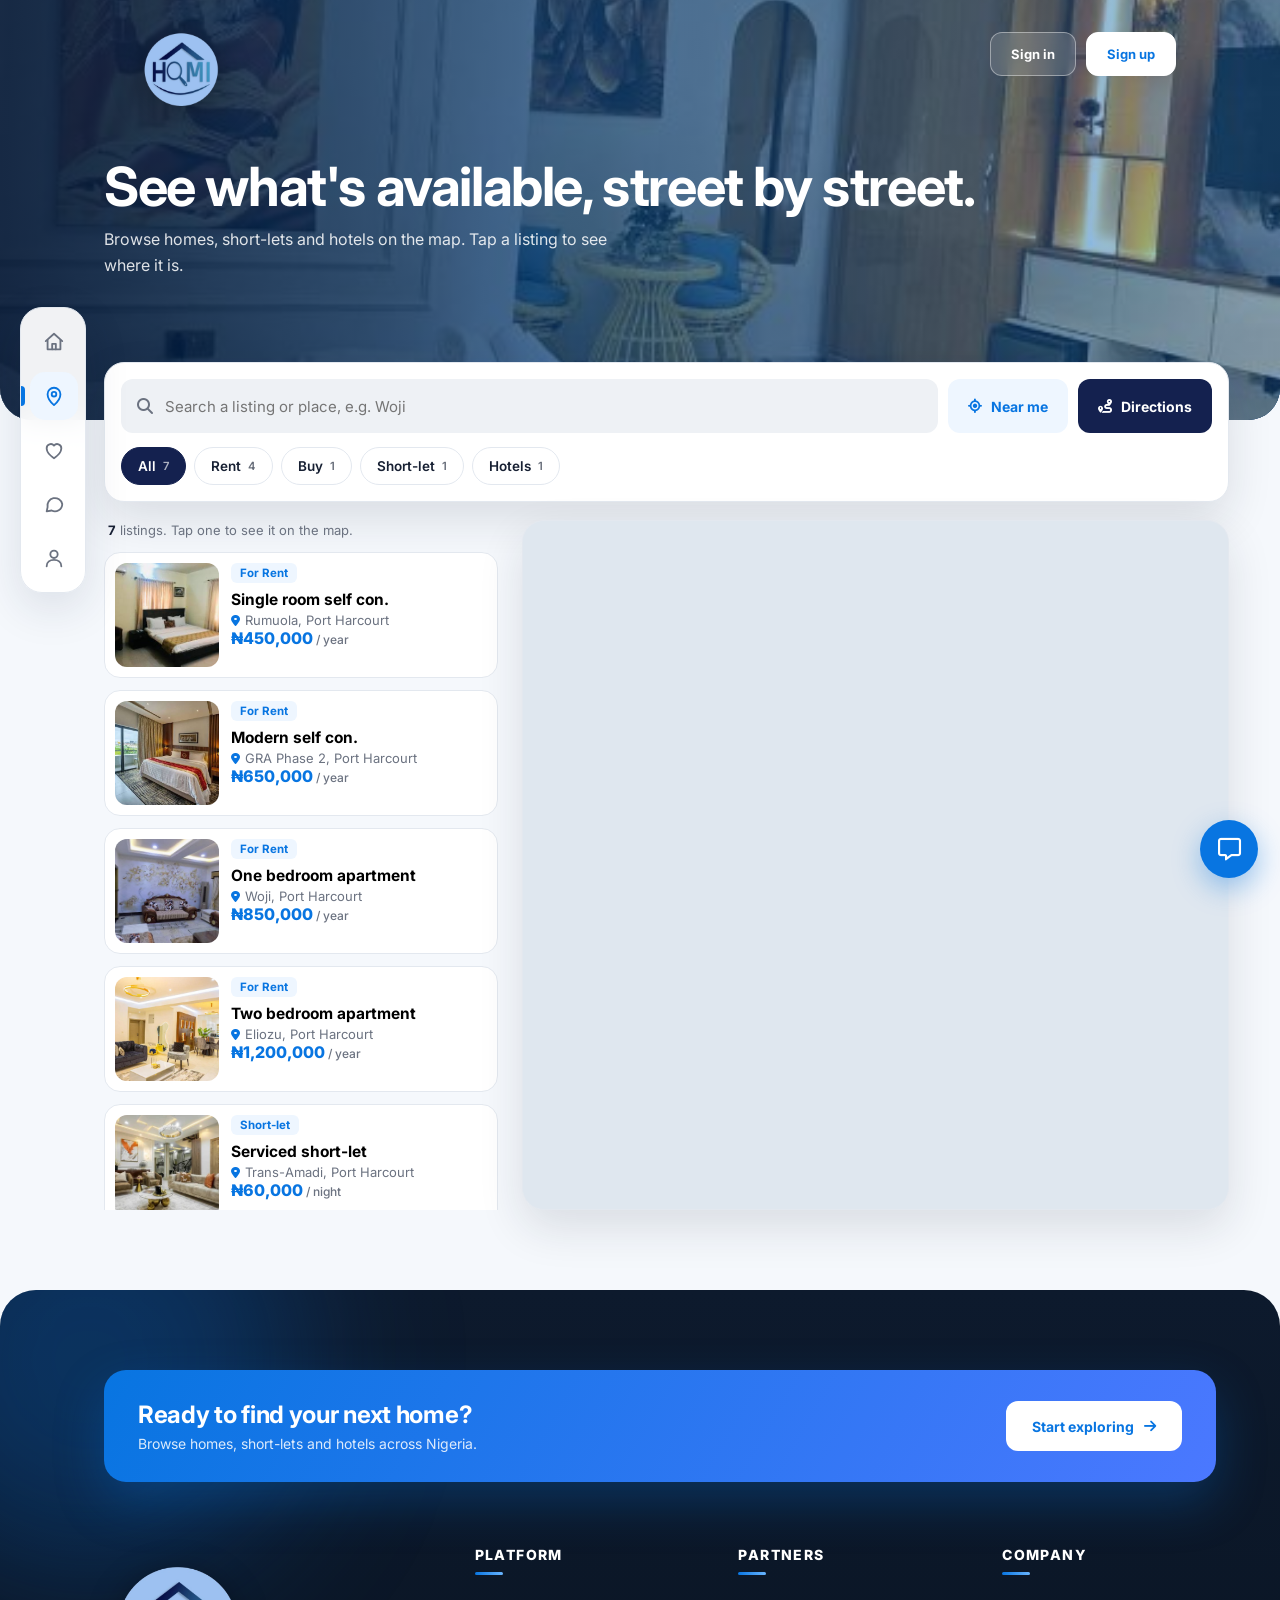
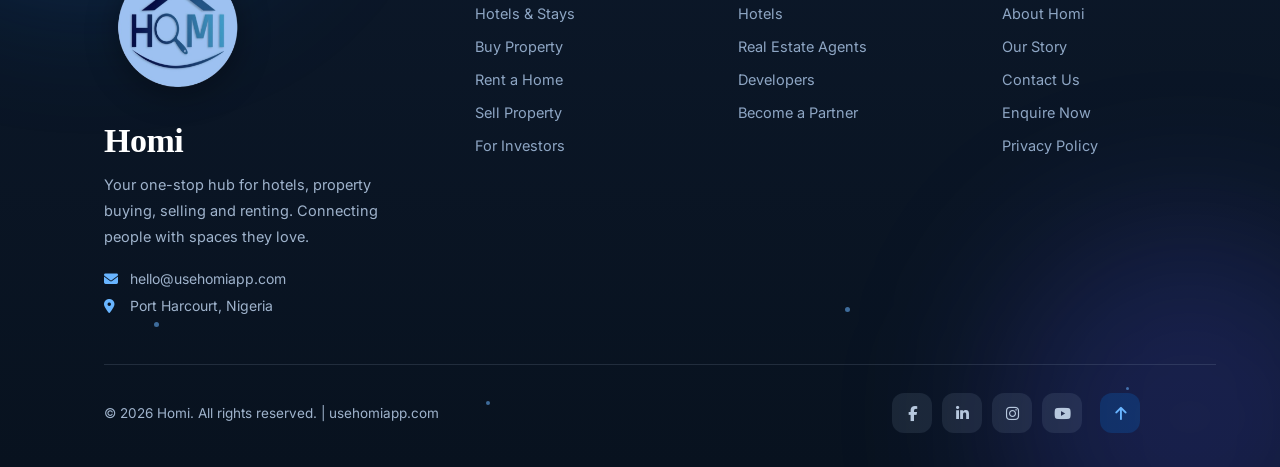
==== commit 4a6584e0: "updated" ====
--- a/Map.html
+++ b/Map.html
@@ -951,7 +951,499 @@
         }
     }
     </style>
-    <link rel="stylesheet" href="theme.css">
+    <style id="homi-theme-css">
+/* =========================================
+   HOMI DARK THEME (shared by every page)
+   Add to <head> after your page <style>:
+       <link rel="stylesheet" href="theme.css">
+   nav.js sets  data-theme="dark"  and  data-page="..."  on <html>.
+   New components: use var(--text), var(--bg), var(--border) etc.
+   so they follow the theme automatically.
+========================================= */
+
+html[data-theme="dark"] {
+    color-scheme: dark;
+    --text: #e8eefb;
+    --muted: #94a3b8;
+    --border: #25324a;
+    --bg: #0b1220;
+    --page-bg: #0b1220;
+    --light: #14263f;
+    --light-blue: #14263f;
+    --navy: #1f6fd1;
+}
+
+html[data-theme="dark"] .homi-nav {
+    background: rgba(17, 27, 46, .94);
+    border-color: #25324a;
+    box-shadow: 0 15px 45px rgba(0, 0, 0, .5);
+}
+
+html[data-theme="dark"] .homi-nav-item {
+    color: #94a3b8;
+}
+
+html[data-theme="dark"] .homi-nav-item:hover,
+html[data-theme="dark"] .homi-nav-item.active {
+    background: #14263f;
+    color: #5aaaf5;
+}
+
+html[data-theme="dark"] ::selection {
+    background: rgba(59, 155, 255, .35);
+}
+
+
+/* ===== index.html (home page) ===== */
+
+:where(html[data-theme="dark"][data-page="landingpage"]) body {
+    background: radial-gradient(circle at 8% 15%, rgba(8,117,225,.10), transparent 25%),
+        radial-gradient(circle at 92% 35%, rgba(75,120,255,.08), transparent 28%),
+        radial-gradient(circle at 50% 85%, rgba(8,117,225,.06), transparent 30%),
+        #0b1220;
+}
+
+:where(html[data-theme="dark"][data-page="landingpage"]) .navbar {
+    background: rgba(17,27,46,0.96);
+}
+
+:where(html[data-theme="dark"][data-page="landingpage"]) .nav-icon {
+    background: #1a2740;
+}
+
+:where(html[data-theme="dark"][data-page="landingpage"]) .nav-icon:hover {
+    background: #14263f;
+    color: #5aaaf5;
+}
+
+:where(html[data-theme="dark"][data-page="landingpage"]) .notification-dot {
+    border: 2px solid #111b2e;
+}
+
+:where(html[data-theme="dark"][data-page="landingpage"]) .sign-in-button {
+    border: 1px solid #25324a;
+    background: #111b2e;
+}
+
+:where(html[data-theme="dark"][data-page="landingpage"]) .sign-in-button:hover {
+    color: #5aaaf5;
+}
+
+:where(html[data-theme="dark"][data-page="landingpage"]) .search-box {
+    background: #111b2e;
+}
+
+:where(html[data-theme="dark"][data-page="landingpage"]) .search-box input::placeholder {
+    color: #7c8aa3;
+}
+
+:where(html[data-theme="dark"][data-page="landingpage"]) .filter-button {
+    background: #111b2e;
+    color: #5aaaf5;
+}
+
+:where(html[data-theme="dark"][data-page="landingpage"]) .filter-button:hover {
+    background: #1a3253;
+}
+
+:where(html[data-theme="dark"][data-page="landingpage"]) .filter-panel {
+    background: #111b2e;
+}
+
+:where(html[data-theme="dark"][data-page="landingpage"]) .filter-field label {
+    color: #cbd5e1;
+}
+
+:where(html[data-theme="dark"][data-page="landingpage"]) .filter-field select,
+:where(html[data-theme="dark"][data-page="landingpage"]) .smart-box,
+:where(html[data-theme="dark"][data-page="landingpage"]) .id-box {
+    background: #1a2740;
+}
+
+:where(html[data-theme="dark"][data-page="landingpage"]) .smart-box input::placeholder,
+:where(html[data-theme="dark"][data-page="landingpage"]) .id-box input::placeholder {
+    color: #7c8aa3;
+}
+
+:where(html[data-theme="dark"][data-page="landingpage"]) .smart-btn {
+    background: #1f6fd1;
+}
+
+:where(html[data-theme="dark"][data-page="landingpage"]) .id-box i {
+    color: #7c8aa3;
+}
+
+:where(html[data-theme="dark"][data-page="landingpage"]) .reset-btn {
+    background: #1f6fd1;
+}
+
+:where(html[data-theme="dark"][data-page="landingpage"]) .chip {
+    border: 1px solid #25324a;
+    background: #111b2e;
+}
+
+:where(html[data-theme="dark"][data-page="landingpage"]) .chip:hover,
+:where(html[data-theme="dark"][data-page="landingpage"]) .chip.active {
+    background: #1f6fd1;
+}
+
+:where(html[data-theme="dark"][data-page="landingpage"]) .property-card:hover {
+    background: #111b2e;
+    color: #5aaaf5;
+}
+
+:where(html[data-theme="dark"][data-page="landingpage"]) .side-menu {
+    background: #111b2e;
+}
+
+:where(html[data-theme="dark"][data-page="landingpage"]) .close-menu {
+    background: #1a2740;
+}
+
+:where(html[data-theme="dark"][data-page="landingpage"]) .menu-link:hover,
+:where(html[data-theme="dark"][data-page="landingpage"]) .menu-link.active {
+    color: #5aaaf5;
+}
+
+:where(html[data-theme="dark"][data-page="landingpage"]) .menu-link:hover i,
+:where(html[data-theme="dark"][data-page="landingpage"]) .menu-link.active i {
+    color: #5aaaf5;
+}
+
+:where(html[data-theme="dark"][data-page="landingpage"]) .regions-section {
+    background: linear-gradient(
+                    180deg,
+                    #111b2e 0%,
+                    #0d1626 100%
+                );
+}
+
+:where(html[data-theme="dark"][data-page="landingpage"]) .slider-button {
+    background: #111b2e;
+}
+
+:where(html[data-theme="dark"][data-page="landingpage"]) .nearby-section {
+    background: linear-gradient(
+                    180deg,
+                    #0f192b 0%,
+                    #0d1626 50%,
+                    #0f192b 100%
+                );
+}
+
+:where(html[data-theme="dark"][data-page="landingpage"]) .see-all {
+    color: #5aaaf5;
+}
+
+:where(html[data-theme="dark"][data-page="landingpage"]) .see-all:hover {
+    color: #7bbcf8;
+}
+
+:where(html[data-theme="dark"][data-page="landingpage"]) .nearby-slider-button {
+    background: #111b2e;
+}
+
+:where(html[data-theme="dark"][data-page="landingpage"]) .property-listing {
+    background: #111b2e;
+}
+
+:where(html[data-theme="dark"][data-page="landingpage"]) .property-image {
+    background: #1a2740;
+}
+
+:where(html[data-theme="dark"][data-page="landingpage"]) .property-status {
+    background: #111b2e;
+    color: #5aaaf5;
+}
+
+:where(html[data-theme="dark"][data-page="landingpage"]) .favourite-button {
+    background: #111b2e;
+    color: #cbd5e1;
+}
+
+:where(html[data-theme="dark"][data-page="landingpage"]) .property-location i {
+    color: #5aaaf5;
+}
+
+:where(html[data-theme="dark"][data-page="landingpage"]) .property-price {
+    color: #5aaaf5;
+}
+
+:where(html[data-theme="dark"][data-page="landingpage"]) .explore-map-button {
+    background: #1f6fd1;
+}
+
+:where(html[data-theme="dark"][data-page="landingpage"]) .explore-map-button:hover {
+    background: #1a5db4;
+}
+
+:where(html[data-theme="dark"][data-page="landingpage"]) .faq-section {
+    background: radial-gradient(circle at 8% 15%, rgba(8,117,225,.09), transparent 25%),
+                radial-gradient(circle at 92% 80%, rgba(92,90,255,.07), transparent 28%),
+                linear-gradient(180deg, #111b2e 0%, #0d1626 100%);
+}
+
+:where(html[data-theme="dark"][data-page="landingpage"]) .faq-label {
+    background: #14263f;
+    color: #5aaaf5;
+}
+
+:where(html[data-theme="dark"][data-page="landingpage"]) .faq-item {
+    background: rgba(17,27,46,0.92);
+    border: 1px solid #25324a;
+}
+
+:where(html[data-theme="dark"][data-page="landingpage"]) .faq-question i {
+    background: #14263f;
+    color: #5aaaf5;
+}
+
+
+/* ===== Map.html ===== */
+
+:where(html[data-theme="dark"][data-page="map"]) .btn {
+    background: #111b2e;
+}
+
+:where(html[data-theme="dark"][data-page="map"]) .btn:hover {
+    color: #5aaaf5;
+}
+
+:where(html[data-theme="dark"][data-page="map"]) .toolbar {
+    background: #111b2e;
+}
+
+:where(html[data-theme="dark"][data-page="map"]) .search {
+    background: #1a2740;
+}
+
+:where(html[data-theme="dark"][data-page="map"]) .tool.ghost {
+    color: #5aaaf5;
+}
+
+:where(html[data-theme="dark"][data-page="map"]) .tool.ghost:hover {
+    background: #1a3253;
+}
+
+:where(html[data-theme="dark"][data-page="map"]) .chip {
+    background: #111b2e;
+}
+
+:where(html[data-theme="dark"][data-page="map"]) .chip:hover {
+    color: #5aaaf5;
+}
+
+:where(html[data-theme="dark"][data-page="map"]) .card {
+    background: #111b2e;
+}
+
+:where(html[data-theme="dark"][data-page="map"]) .card img {
+    background: #1a2740;
+}
+
+:where(html[data-theme="dark"][data-page="map"]) .tag {
+    color: #5aaaf5;
+}
+
+:where(html[data-theme="dark"][data-page="map"]) .card .loc i {
+    color: #5aaaf5;
+}
+
+:where(html[data-theme="dark"][data-page="map"]) .card .price {
+    color: #5aaaf5;
+}
+
+:where(html[data-theme="dark"][data-page="map"]) .empty {
+    background: #111b2e;
+}
+
+:where(html[data-theme="dark"][data-page="map"]) .map-wrap {
+    background: #1a2740;
+}
+
+:where(html[data-theme="dark"][data-page="map"]) .map-loading {
+    background: linear-gradient(135deg,#16233a,#1a2740);
+}
+
+:where(html[data-theme="dark"][data-page="map"]) .map-loading i {
+    color: #5aaaf5;
+}
+
+
+/* ===== Saved.html ===== */
+
+:where(html[data-theme="dark"][data-page="saved"]) .btn {
+    background: #111b2e;
+}
+
+:where(html[data-theme="dark"][data-page="saved"]) .btn:hover {
+    color: #5aaaf5;
+}
+
+:where(html[data-theme="dark"][data-page="saved"]) .gate {
+    background: #111b2e;
+}
+
+:where(html[data-theme="dark"][data-page="saved"]) .gate-icon {
+    color: #5aaaf5;
+}
+
+:where(html[data-theme="dark"][data-page="saved"]) .demo-card {
+    background: #111b2e;
+}
+
+:where(html[data-theme="dark"][data-page="saved"]) .demo-card img {
+    background: #1a2740;
+}
+
+:where(html[data-theme="dark"][data-page="saved"]) .demo-card .heart {
+    background: #111b2e;
+}
+
+:where(html[data-theme="dark"][data-page="saved"]) .demo-body em {
+    color: #5aaaf5;
+}
+
+:where(html[data-theme="dark"][data-page="saved"]) .perk {
+    background: #111b2e;
+}
+
+:where(html[data-theme="dark"][data-page="saved"]) .perk i {
+    color: #5aaaf5;
+}
+
+
+/* ===== Messages.html ===== */
+
+:where(html[data-theme="dark"][data-page="messages"]) .btn {
+    background: #111b2e;
+}
+
+:where(html[data-theme="dark"][data-page="messages"]) .btn:hover {
+    color: #5aaaf5;
+}
+
+:where(html[data-theme="dark"][data-page="messages"]) .inbox {
+    background: #111b2e;
+}
+
+:where(html[data-theme="dark"][data-page="messages"]) .search {
+    background: #1a2740;
+}
+
+:where(html[data-theme="dark"][data-page="messages"]) .tab {
+    background: #111b2e;
+}
+
+:where(html[data-theme="dark"][data-page="messages"]) .tab:hover {
+    color: #5aaaf5;
+}
+
+:where(html[data-theme="dark"][data-page="messages"]) .convo:hover {
+    background: #0b1220;
+}
+
+:where(html[data-theme="dark"][data-page="messages"]) .avatar.online::after {
+    border: 2px solid #111b2e;
+}
+
+:where(html[data-theme="dark"][data-page="messages"]) .chat-pane {
+    background: radial-gradient(circle at 90% 8%, rgba(8, 117, 225, .06), transparent 30%),
+                #0d1626;
+}
+
+:where(html[data-theme="dark"][data-page="messages"]) .chat-head {
+    background: #111b2e;
+}
+
+:where(html[data-theme="dark"][data-page="messages"]) .back-btn {
+    background: #1a2740;
+}
+
+:where(html[data-theme="dark"][data-page="messages"]) .icon-btn {
+    background: #1a2740;
+}
+
+:where(html[data-theme="dark"][data-page="messages"]) .icon-btn:hover {
+    color: #5aaaf5;
+}
+
+:where(html[data-theme="dark"][data-page="messages"]) .listing-ref {
+    background: #111b2e;
+}
+
+:where(html[data-theme="dark"][data-page="messages"]) .listing-ref img {
+    background: #1a2740;
+}
+
+:where(html[data-theme="dark"][data-page="messages"]) .listing-ref small {
+    color: #5aaaf5;
+}
+
+:where(html[data-theme="dark"][data-page="messages"]) .listing-ref em {
+    color: #5aaaf5;
+}
+
+:where(html[data-theme="dark"][data-page="messages"]) .day {
+    background: #1a2740;
+}
+
+:where(html[data-theme="dark"][data-page="messages"]) .msg.them .bubble {
+    background: #111b2e;
+}
+
+:where(html[data-theme="dark"][data-page="messages"]) .composer {
+    background: #111b2e;
+}
+
+:where(html[data-theme="dark"][data-page="messages"]) .quick button {
+    background: #111b2e;
+}
+
+:where(html[data-theme="dark"][data-page="messages"]) .quick button:hover {
+    color: #5aaaf5;
+}
+
+:where(html[data-theme="dark"][data-page="messages"]) .compose-field {
+    background: #1a2740;
+}
+
+:where(html[data-theme="dark"][data-page="messages"]) .attach:hover {
+    color: #5aaaf5;
+    background: #111b2e;
+}
+
+:where(html[data-theme="dark"][data-page="messages"]) .empty i {
+    color: #5aaaf5;
+}
+
+:where(html[data-theme="dark"][data-page="messages"]) .gate {
+    background: #111b2e;
+}
+
+:where(html[data-theme="dark"][data-page="messages"]) .gate-icon {
+    color: #5aaaf5;
+}
+
+:where(html[data-theme="dark"][data-page="messages"]) .demo-chat {
+    background: #111b2e;
+}
+
+:where(html[data-theme="dark"][data-page="messages"]) .perk {
+    background: #111b2e;
+}
+
+:where(html[data-theme="dark"][data-page="messages"]) .perk i {
+    color: #5aaaf5;
+}
+
+/* ===== embedded Google map ===== */
+
+:where(html[data-theme="dark"][data-page="map"]) #map {
+    filter: invert(.92) hue-rotate(180deg) brightness(.95) contrast(.9);
+}
+
+</style>
     <script>
 /*
    HOMI shared navigation + theme.
@@ -1015,6 +1507,12 @@
     /* load theme.css LAST in <head> so it always sits after the page's own styles,
        whether or not the page links it itself */
     function attachCss() {
+        var inl = document.getElementById("homi-theme-css");
+        if (inl) {
+            document.head.appendChild(inl);
+            ready();
+            return;
+        }
         var link = document.querySelector('link[href*="theme.css"]');
         if (!link) {
             link = document.createElement("link");
@@ -1249,7 +1747,7 @@
     </div>
     <div class="hero-video-overlay"></div>
     <div class="hero-top">
-        <a href="index.html" class="hero-logo" aria-label="HOMI home"><img src="logo.png" alt="HOMI"></a>
+        <a href="index.html" class="hero-logo" aria-label="HOMI home"><img src="./assets/Logo2.0.png" alt="HOMI"></a>
         <div class="hero-actions">
             <button class="btn" onclick="location.href='sign-in.html'">Sign in</button>
             <button class="btn solid" onclick="location.href='CreateAccount.html'">Sign up</button>
